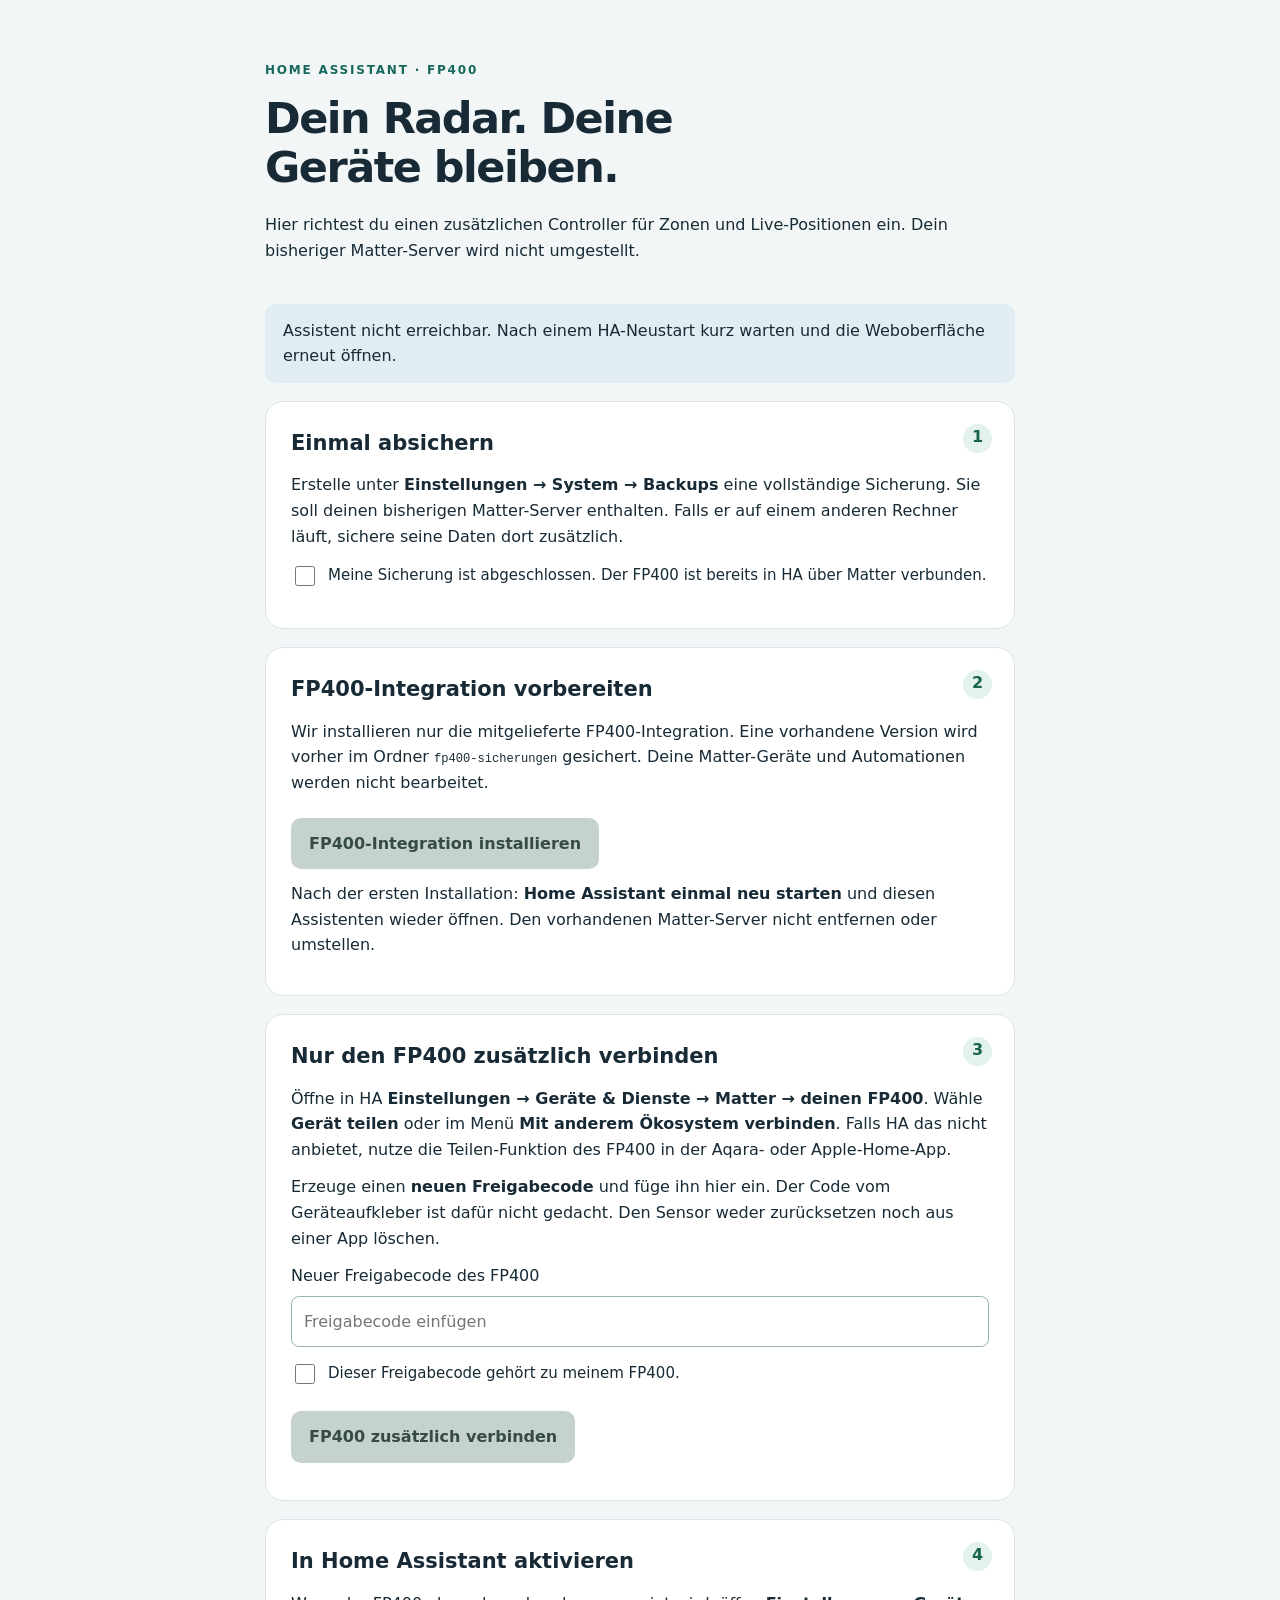
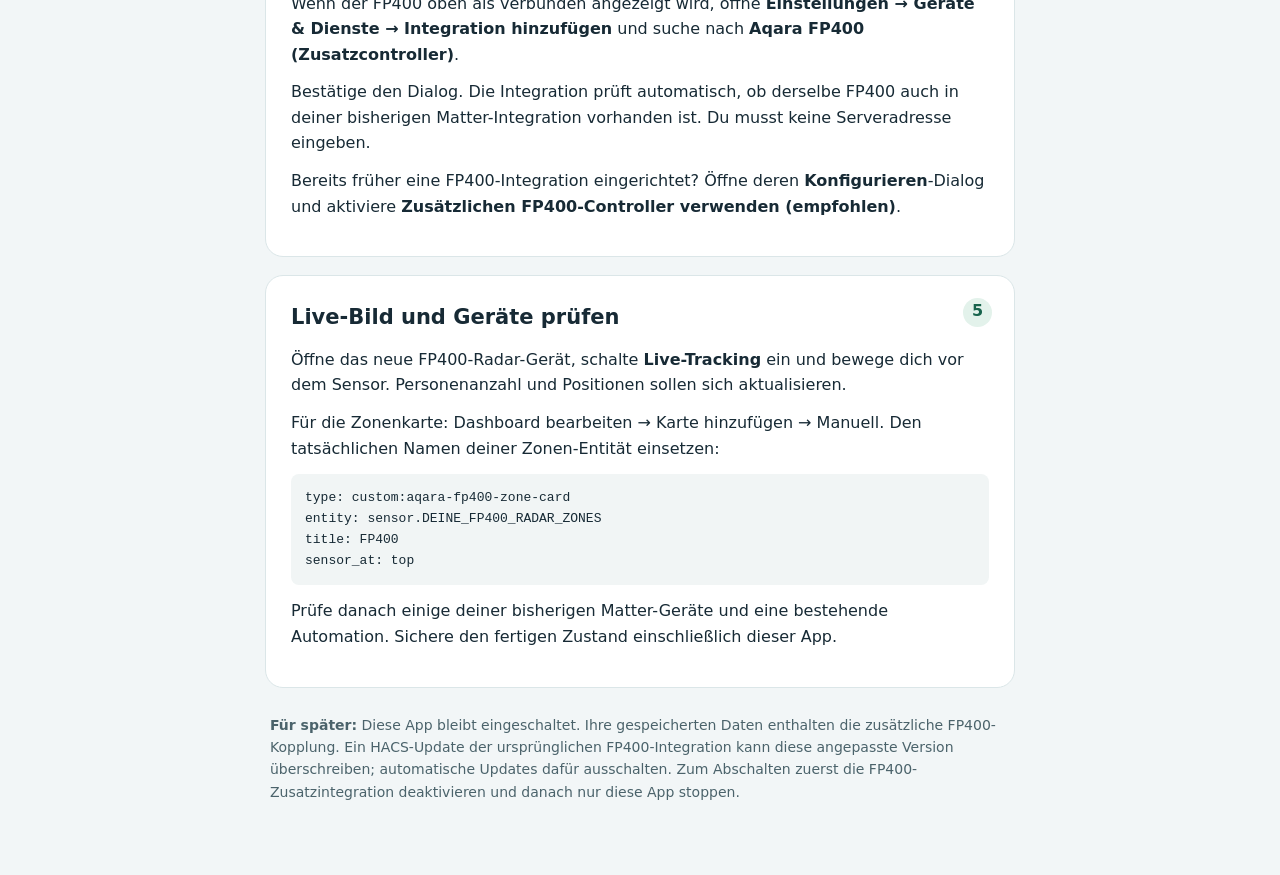
==== fp400_setup/server/public/index.html @ d5c0f11f "Add FP400 controller wizard, HACS integration and tested installation guide Preserve existing Matter" ====
<!doctype html>
<html lang="de"><head><meta charset="utf-8"><meta name="viewport" content="width=device-width,initial-scale=1"><title>FP400 einrichten</title><link rel="stylesheet" href="style.css"><script src="ui.js" defer></script></head>
<body><main>
<header><span class="eyebrow">HOME ASSISTANT · FP400</span><h1>Dein Radar. Deine Geräte bleiben.</h1><p>Hier richtest du einen zusätzlichen Controller für Zonen und Live-Positionen ein. Dein bisheriger Matter-Server wird nicht umgestellt.</p></header>
<div id="connection" role="status">Verbindung zum Zusatzcontroller wird geprüft …</div>
<section id="file-preview" hidden><h2>Das ist die Dateivorschau</h2><p>Diese HTML-Datei ist nicht mit deinem Home Assistant verbunden. Installiere zuerst die App nach der Anleitung im Startpaket und öffne dort <strong>FP400 Einrichtung → Weboberfläche öffnen</strong>.</p><label for="ha-address">Adresse deines Home Assistant</label><input id="ha-address" type="url" placeholder="http://homeassistant.local:8123" autocomplete="url"><p>Auch deine übliche HTTPS- oder Nabu-Casa-Adresse funktioniert. Die Adresse wird nur zum Öffnen deiner HA-App-Seite verwendet.</p><button id="open-ha" type="button">Home Assistant öffnen</button><p id="ha-link-state" role="status"></p></section>
<section><div class="step">1</div><h2>Einmal absichern</h2><p>Erstelle unter <strong>Einstellungen → System → Backups</strong> eine vollständige Sicherung. Sie soll deinen bisherigen Matter-Server enthalten. Falls er auf einem anderen Rechner läuft, sichere seine Daten dort zusätzlich.</p><label class="check"><input id="backup" type="checkbox"> Meine Sicherung ist abgeschlossen. Der FP400 ist bereits in HA über Matter verbunden.</label></section>
<section><div class="step">2</div><h2>FP400-Integration vorbereiten</h2><p>Wir installieren nur die mitgelieferte FP400-Integration. Eine vorhandene Version wird vorher im Ordner <code>fp400-sicherungen</code> gesichert. Deine Matter-Geräte und Automationen werden nicht bearbeitet.</p><button id="install" disabled>FP400-Integration installieren</button><p id="install-state" role="status"></p><p>Nach der ersten Installation: <strong>Home Assistant einmal neu starten</strong> und diesen Assistenten wieder öffnen. Den vorhandenen Matter-Server nicht entfernen oder umstellen.</p></section>
<section><div class="step">3</div><h2>Nur den FP400 zusätzlich verbinden</h2><p>Öffne in HA <strong>Einstellungen → Geräte & Dienste → Matter → deinen FP400</strong>. Wähle <strong>Gerät teilen</strong> oder im Menü <strong>Mit anderem Ökosystem verbinden</strong>. Falls HA das nicht anbietet, nutze die Teilen-Funktion des FP400 in der Aqara- oder Apple-Home-App.</p><p>Erzeuge einen <strong>neuen Freigabecode</strong> und füge ihn hier ein. Der Code vom Geräteaufkleber ist dafür nicht gedacht. Den Sensor weder zurücksetzen noch aus einer App löschen.</p><form id="pair-form"><label for="code">Neuer Freigabecode des FP400</label><input id="code" type="password" autocomplete="off" spellcheck="false" placeholder="Freigabecode einfügen" maxlength="100"><label class="check"><input id="only-fp400" type="checkbox"> Dieser Freigabecode gehört zu meinem FP400.</label><button id="pair" type="submit" disabled>FP400 zusätzlich verbinden</button></form><p id="pair-state" role="status" aria-live="polite"></p></section>
<section><div class="step">4</div><h2>In Home Assistant aktivieren</h2><p>Wenn der FP400 oben als verbunden angezeigt wird, öffne <strong>Einstellungen → Geräte & Dienste → Integration hinzufügen</strong> und suche nach <strong>Aqara FP400 (Zusatzcontroller)</strong>.</p><p>Bestätige den Dialog. Die Integration prüft automatisch, ob derselbe FP400 auch in deiner bisherigen Matter-Integration vorhanden ist. Du musst keine Serveradresse eingeben.</p><p>Bereits früher eine FP400-Integration eingerichtet? Öffne deren <strong>Konfigurieren</strong>-Dialog und aktiviere <strong>Zusätzlichen FP400-Controller verwenden (empfohlen)</strong>.</p></section>
<section><div class="step">5</div><h2>Live-Bild und Geräte prüfen</h2><p>Öffne das neue FP400-Radar-Gerät, schalte <strong>Live-Tracking</strong> ein und bewege dich vor dem Sensor. Personenanzahl und Positionen sollen sich aktualisieren.</p><p>Für die Zonenkarte: Dashboard bearbeiten → Karte hinzufügen → Manuell. Den tatsächlichen Namen deiner Zonen-Entität einsetzen:</p><pre>type: custom:aqara-fp400-zone-card
entity: sensor.DEINE_FP400_RADAR_ZONES
title: FP400
sensor_at: top</pre><p>Prüfe danach einige deiner bisherigen Matter-Geräte und eine bestehende Automation. Sichere den fertigen Zustand einschließlich dieser App.</p></section>
<footer><strong>Für später:</strong> Diese App bleibt eingeschaltet. Ihre gespeicherten Daten enthalten die zusätzliche FP400-Kopplung. Ein HACS-Update der ursprünglichen FP400-Integration kann diese angepasste Version überschreiben; automatische Updates dafür ausschalten. Zum Abschalten zuerst die FP400-Zusatzintegration deaktivieren und danach nur diese App stoppen.</footer>
</main></body></html>
---- fp400_setup/server/public/style.css ----
:root{font-family:system-ui,-apple-system,BlinkMacSystemFont,"Segoe UI",sans-serif;color:#172a35;background:#f2f6f7;line-height:1.6;color-scheme:light}*{box-sizing:border-box}body{margin:0}main{max-width:790px;padding:32px 20px 64px;margin:auto}header{padding:24px 0 28px}.eyebrow{font-size:12px;font-weight:750;letter-spacing:.15em;color:#18695d}h1{font-size:clamp(29px,5vw,43px);line-height:1.15;letter-spacing:-.035em;max-width:570px;margin:12px 0 20px}h2{font-size:21px;margin:0 0 12px;padding-right:30px}p{margin:12px 0}section{position:relative;background:white;border:1px solid #dbe6e8;border-radius:18px;padding:25px;margin:18px 0}.step{position:absolute;right:22px;top:22px;width:29px;height:29px;border-radius:50%;background:#e3f2eb;color:#17634c;text-align:center;font-weight:750}button{background:#156451;color:#fff;border:0;padding:13px 18px;border-radius:10px;font:inherit;font-weight:650;cursor:pointer;margin-top:10px}button:hover{background:#104e40}button:disabled{background:#c5d2ce;color:#354b43;cursor:default}input[type=password],input[type=url]{display:block;width:100%;font:inherit;margin:7px 0 14px;padding:12px;border:1px solid #9cb3b5;border-radius:8px}label{display:block}label.check{display:flex;gap:10px;align-items:flex-start;margin:14px 0;font-size:15px}input[type=checkbox]{width:20px;height:20px;flex-shrink:0;margin-top:3px;accent-color:#156451}:focus-visible{outline:3px solid #156fa7;outline-offset:3px}#connection{padding:14px 18px;border-radius:10px;background:#e1edf2}pre{overflow:auto;font-size:13px;background:#f1f5f5;padding:14px;border-radius:8px}code{font-size:.93em}footer{padding:8px 5px;color:#4b636b;font-size:14px}.error{color:#a33022}.success{color:#146249}@media(max-width:440px){main{padding:12px}section{padding:20px}h2{font-size:19px}}
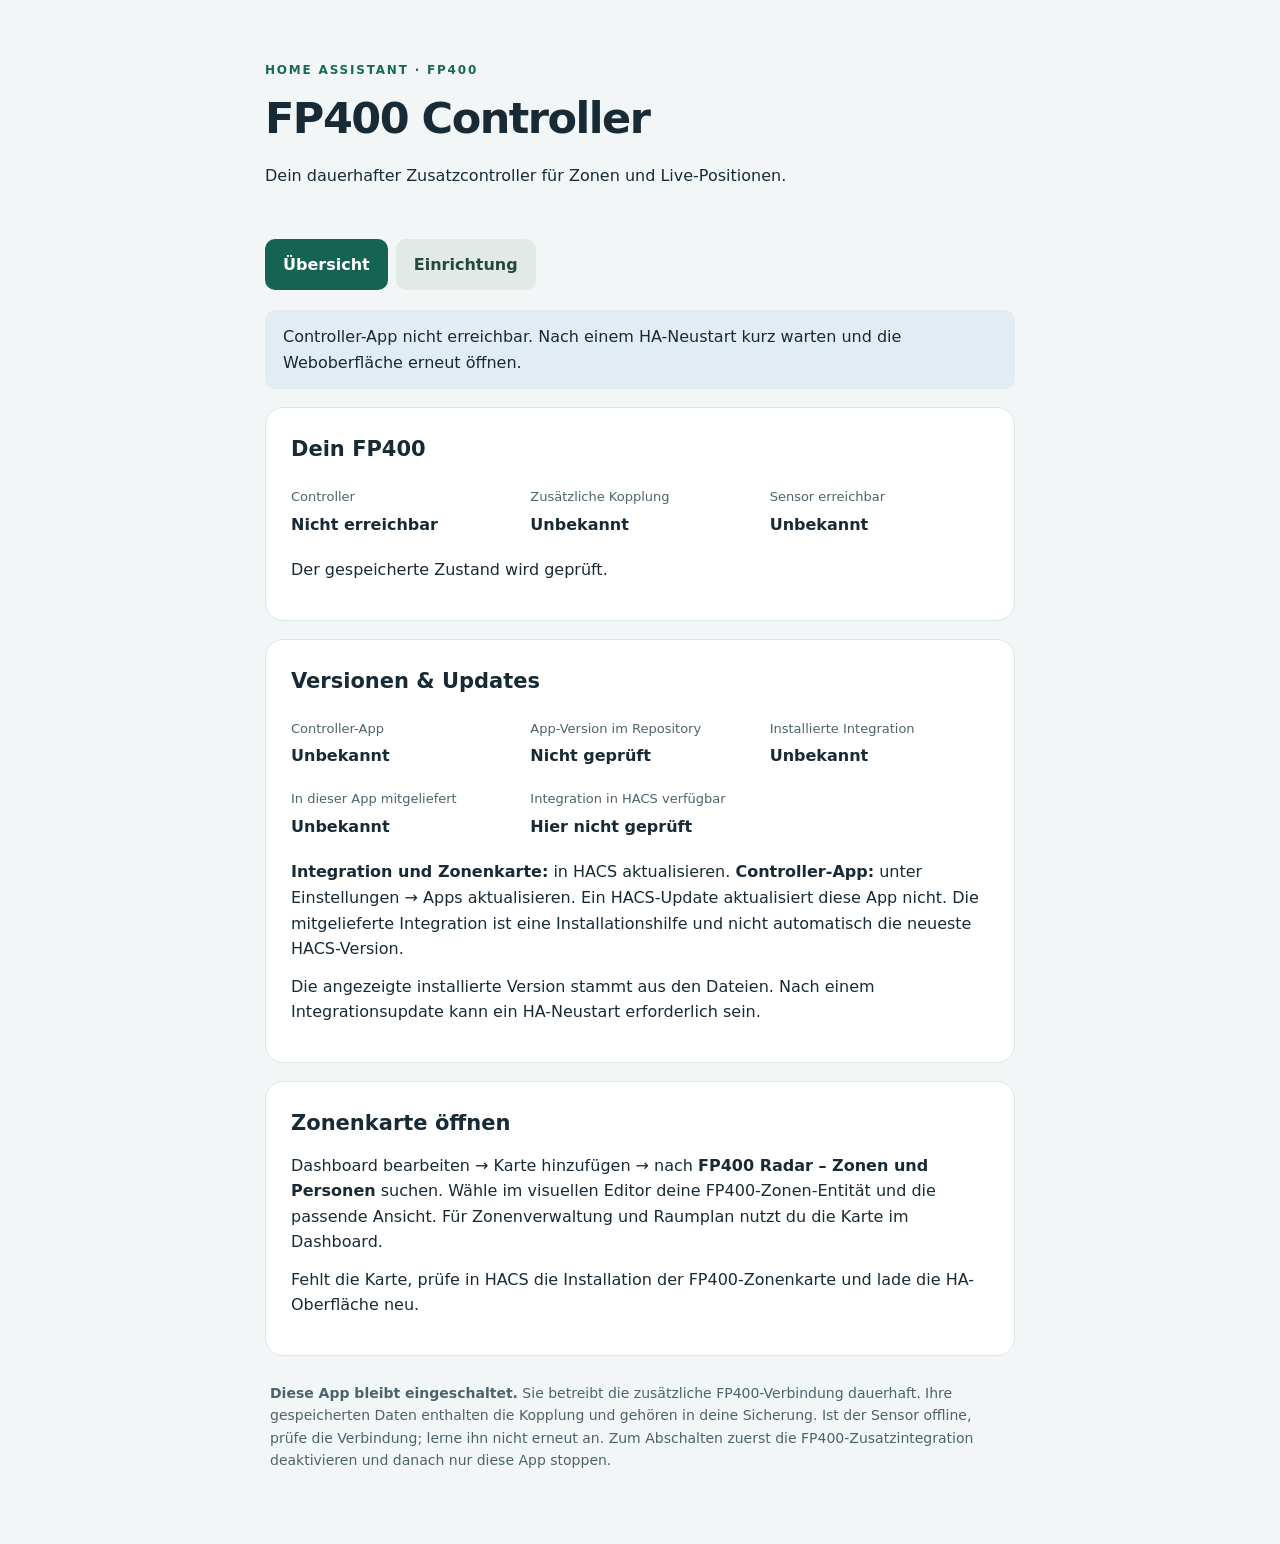
==== commit 6710985a: "Prepare FP400 1.3.0 controller overview, safe zone names and map controls" ====
--- a/fp400_setup/server/public/index.html
+++ b/fp400_setup/server/public/index.html
@@ -1,16 +1,24 @@
 <!doctype html>
-<html lang="de"><head><meta charset="utf-8"><meta name="viewport" content="width=device-width,initial-scale=1"><title>FP400 einrichten</title><link rel="stylesheet" href="style.css"><script src="ui.js" defer></script></head>
+<html lang="de"><head><meta charset="utf-8"><meta name="viewport" content="width=device-width,initial-scale=1"><title>FP400 Controller</title><link rel="stylesheet" href="style.css"><script src="ui.js" defer></script></head>
 <body><main>
-<header><span class="eyebrow">HOME ASSISTANT · FP400</span><h1>Dein Radar. Deine Geräte bleiben.</h1><p>Hier richtest du einen zusätzlichen Controller für Zonen und Live-Positionen ein. Dein bisheriger Matter-Server wird nicht umgestellt.</p></header>
+<header><span class="eyebrow">HOME ASSISTANT · FP400</span><h1>FP400 Controller</h1><p>Dein dauerhafter Zusatzcontroller für Zonen und Live-Positionen.</p></header>
+<nav aria-label="Ansicht"><button id="nav-overview" type="button" aria-current="page">Übersicht</button><button id="nav-setup" type="button">Einrichtung</button></nav>
 <div id="connection" role="status">Verbindung zum Zusatzcontroller wird geprüft …</div>
-<section id="file-preview" hidden><h2>Das ist die Dateivorschau</h2><p>Diese HTML-Datei ist nicht mit deinem Home Assistant verbunden. Installiere zuerst die App nach der Anleitung im Startpaket und öffne dort <strong>FP400 Einrichtung → Weboberfläche öffnen</strong>.</p><label for="ha-address">Adresse deines Home Assistant</label><input id="ha-address" type="url" placeholder="http://homeassistant.local:8123" autocomplete="url"><p>Auch deine übliche HTTPS- oder Nabu-Casa-Adresse funktioniert. Die Adresse wird nur zum Öffnen deiner HA-App-Seite verwendet.</p><button id="open-ha" type="button">Home Assistant öffnen</button><p id="ha-link-state" role="status"></p></section>
+<section id="file-preview" hidden><h2>Das ist die Dateivorschau</h2><p>Diese HTML-Datei ist nicht mit deinem Home Assistant verbunden. Installiere zuerst die App nach der Anleitung im Startpaket und öffne dort <strong>FP400 Controller → Weboberfläche öffnen</strong>.</p><label for="ha-address">Adresse deines Home Assistant</label><input id="ha-address" type="url" placeholder="http://homeassistant.local:8123" autocomplete="url"><p>Auch deine übliche HTTPS- oder Nabu-Casa-Adresse funktioniert. Die Adresse wird nur zum Öffnen deiner HA-App-Seite verwendet.</p><button id="open-ha" type="button">Home Assistant öffnen</button><p id="ha-link-state" role="status"></p></section>
+<div id="overview-view">
+<section><h2>Dein FP400</h2><dl class="status-grid"><div><dt>Controller</dt><dd id="controller-state">Wird geprüft …</dd></div><div><dt>Zusätzliche Kopplung</dt><dd id="saved-state">Unbekannt</dd></div><div><dt>Sensor erreichbar</dt><dd id="sensor-state">Unbekannt</dd></div></dl><p id="overview-help" role="status">Der gespeicherte Zustand wird geprüft.</p></section>
+<section><h2>Versionen & Updates</h2><dl class="status-grid"><div><dt>Controller-App</dt><dd id="app-version">Unbekannt</dd></div><div><dt>App-Version im Repository</dt><dd id="app-update">Nicht geprüft</dd></div><div><dt>Installierte Integration</dt><dd id="integration-version">Unbekannt</dd></div><div><dt>In dieser App mitgeliefert</dt><dd id="bundled-version">Unbekannt</dd></div><div><dt>Integration in HACS verfügbar</dt><dd id="integration-update">Hier nicht geprüft</dd></div></dl><p id="version-state"></p><p><strong>Integration und Zonenkarte:</strong> in HACS aktualisieren. <strong>Controller-App:</strong> unter Einstellungen → Apps aktualisieren. Ein HACS-Update aktualisiert diese App nicht. Die mitgelieferte Integration ist eine Installationshilfe und nicht automatisch die neueste HACS-Version.</p><p>Die angezeigte installierte Version stammt aus den Dateien. Nach einem Integrationsupdate kann ein HA-Neustart erforderlich sein.</p></section>
+<section><h2>Zonenkarte öffnen</h2><p>Dashboard bearbeiten → Karte hinzufügen → nach <strong>FP400 Radar – Zonen und Personen</strong> suchen. Wähle im visuellen Editor deine FP400-Zonen-Entität und die passende Ansicht. Für Zonenverwaltung und Raumplan nutzt du die Karte im Dashboard.</p><p>Fehlt die Karte, prüfe in HACS die Installation der FP400-Zonenkarte und lade die HA-Oberfläche neu.</p></section>
+</div>
+<div id="setup-view" hidden>
 <section><div class="step">1</div><h2>Einmal absichern</h2><p>Erstelle unter <strong>Einstellungen → System → Backups</strong> eine vollständige Sicherung. Sie soll deinen bisherigen Matter-Server enthalten. Falls er auf einem anderen Rechner läuft, sichere seine Daten dort zusätzlich.</p><label class="check"><input id="backup" type="checkbox"> Meine Sicherung ist abgeschlossen. Der FP400 ist bereits in HA über Matter verbunden.</label></section>
-<section><div class="step">2</div><h2>FP400-Integration vorbereiten</h2><p>Wir installieren nur die mitgelieferte FP400-Integration. Eine vorhandene Version wird vorher im Ordner <code>fp400-sicherungen</code> gesichert. Deine Matter-Geräte und Automationen werden nicht bearbeitet.</p><button id="install" disabled>FP400-Integration installieren</button><p id="install-state" role="status"></p><p>Nach der ersten Installation: <strong>Home Assistant einmal neu starten</strong> und diesen Assistenten wieder öffnen. Den vorhandenen Matter-Server nicht entfernen oder umstellen.</p></section>
+<section><div class="step">2</div><h2>FP400-Integration vorbereiten</h2><p>Installiere die Integration bevorzugt über HACS. Alternativ kannst du hier ausdrücklich die mitgelieferte Version installieren. Eine ältere vorhandene Version wird vorher im Ordner <code>fp400-sicherungen</code> gesichert. Neuere Versionen werden nicht ersetzt. Deine Matter-Geräte und Automationen werden nicht bearbeitet.</p><button id="install" disabled>Mitgelieferte Integration installieren</button><p id="install-state" role="status"></p><p>Nach der ersten Installation: <strong>Home Assistant einmal neu starten</strong> und diese App wieder öffnen. Den vorhandenen Matter-Server nicht entfernen oder umstellen.</p></section>
 <section><div class="step">3</div><h2>Nur den FP400 zusätzlich verbinden</h2><p>Öffne in HA <strong>Einstellungen → Geräte & Dienste → Matter → deinen FP400</strong>. Wähle <strong>Gerät teilen</strong> oder im Menü <strong>Mit anderem Ökosystem verbinden</strong>. Falls HA das nicht anbietet, nutze die Teilen-Funktion des FP400 in der Aqara- oder Apple-Home-App.</p><p>Erzeuge einen <strong>neuen Freigabecode</strong> und füge ihn hier ein. Der Code vom Geräteaufkleber ist dafür nicht gedacht. Den Sensor weder zurücksetzen noch aus einer App löschen.</p><form id="pair-form"><label for="code">Neuer Freigabecode des FP400</label><input id="code" type="password" autocomplete="off" spellcheck="false" placeholder="Freigabecode einfügen" maxlength="100"><label class="check"><input id="only-fp400" type="checkbox"> Dieser Freigabecode gehört zu meinem FP400.</label><button id="pair" type="submit" disabled>FP400 zusätzlich verbinden</button></form><p id="pair-state" role="status" aria-live="polite"></p></section>
 <section><div class="step">4</div><h2>In Home Assistant aktivieren</h2><p>Wenn der FP400 oben als verbunden angezeigt wird, öffne <strong>Einstellungen → Geräte & Dienste → Integration hinzufügen</strong> und suche nach <strong>Aqara FP400 (Zusatzcontroller)</strong>.</p><p>Bestätige den Dialog. Die Integration prüft automatisch, ob derselbe FP400 auch in deiner bisherigen Matter-Integration vorhanden ist. Du musst keine Serveradresse eingeben.</p><p>Bereits früher eine FP400-Integration eingerichtet? Öffne deren <strong>Konfigurieren</strong>-Dialog und aktiviere <strong>Zusätzlichen FP400-Controller verwenden (empfohlen)</strong>.</p></section>
-<section><div class="step">5</div><h2>Live-Bild und Geräte prüfen</h2><p>Öffne das neue FP400-Radar-Gerät, schalte <strong>Live-Tracking</strong> ein und bewege dich vor dem Sensor. Personenanzahl und Positionen sollen sich aktualisieren.</p><p>Für die Zonenkarte: Dashboard bearbeiten → Karte hinzufügen → Manuell. Den tatsächlichen Namen deiner Zonen-Entität einsetzen:</p><pre>type: custom:aqara-fp400-zone-card
+<section><div class="step">5</div><h2>Live-Bild und Geräte prüfen</h2><p>Öffne das neue FP400-Radar-Gerät, schalte <strong>Live-Tracking</strong> ein und bewege dich vor dem Sensor. Personenanzahl und Positionen sollen sich aktualisieren.</p><p>Für die Zonenkarte: Dashboard bearbeiten → Karte hinzufügen → <strong>FP400 Radar – Zonen und Personen</strong>. Wähle deine Zonen-Entität und die Ansicht im visuellen Editor.</p><details><summary>Alternativ: manuelle Kartenkonfiguration</summary><p>Den tatsächlichen Namen deiner Zonen-Entität einsetzen:</p><pre>type: custom:aqara-fp400-zone-card
 entity: sensor.DEINE_FP400_RADAR_ZONES
 title: FP400
-sensor_at: top</pre><p>Prüfe danach einige deiner bisherigen Matter-Geräte und eine bestehende Automation. Sichere den fertigen Zustand einschließlich dieser App.</p></section>
-<footer><strong>Für später:</strong> Diese App bleibt eingeschaltet. Ihre gespeicherten Daten enthalten die zusätzliche FP400-Kopplung. Ein HACS-Update der ursprünglichen FP400-Integration kann diese angepasste Version überschreiben; automatische Updates dafür ausschalten. Zum Abschalten zuerst die FP400-Zusatzintegration deaktivieren und danach nur diese App stoppen.</footer>
+sensor_at: top</pre></details><p>Prüfe danach einige deiner bisherigen Matter-Geräte und eine bestehende Automation. Sichere den fertigen Zustand einschließlich dieser App.</p></section>
+</div>
+<footer><strong>Diese App bleibt eingeschaltet.</strong> Sie betreibt die zusätzliche FP400-Verbindung dauerhaft. Ihre gespeicherten Daten enthalten die Kopplung und gehören in deine Sicherung. Ist der Sensor offline, prüfe die Verbindung; lerne ihn nicht erneut an. Zum Abschalten zuerst die FP400-Zusatzintegration deaktivieren und danach nur diese App stoppen.</footer>
 </main></body></html>
--- a/fp400_setup/server/public/style.css
+++ b/fp400_setup/server/public/style.css
@@ -1 +1,2 @@
 :root{font-family:system-ui,-apple-system,BlinkMacSystemFont,"Segoe UI",sans-serif;color:#172a35;background:#f2f6f7;line-height:1.6;color-scheme:light}*{box-sizing:border-box}body{margin:0}main{max-width:790px;padding:32px 20px 64px;margin:auto}header{padding:24px 0 28px}.eyebrow{font-size:12px;font-weight:750;letter-spacing:.15em;color:#18695d}h1{font-size:clamp(29px,5vw,43px);line-height:1.15;letter-spacing:-.035em;max-width:570px;margin:12px 0 20px}h2{font-size:21px;margin:0 0 12px;padding-right:30px}p{margin:12px 0}section{position:relative;background:white;border:1px solid #dbe6e8;border-radius:18px;padding:25px;margin:18px 0}.step{position:absolute;right:22px;top:22px;width:29px;height:29px;border-radius:50%;background:#e3f2eb;color:#17634c;text-align:center;font-weight:750}button{background:#156451;color:#fff;border:0;padding:13px 18px;border-radius:10px;font:inherit;font-weight:650;cursor:pointer;margin-top:10px}button:hover{background:#104e40}button:disabled{background:#c5d2ce;color:#354b43;cursor:default}input[type=password],input[type=url]{display:block;width:100%;font:inherit;margin:7px 0 14px;padding:12px;border:1px solid #9cb3b5;border-radius:8px}label{display:block}label.check{display:flex;gap:10px;align-items:flex-start;margin:14px 0;font-size:15px}input[type=checkbox]{width:20px;height:20px;flex-shrink:0;margin-top:3px;accent-color:#156451}:focus-visible{outline:3px solid #156fa7;outline-offset:3px}#connection{padding:14px 18px;border-radius:10px;background:#e1edf2}pre{overflow:auto;font-size:13px;background:#f1f5f5;padding:14px;border-radius:8px}code{font-size:.93em}footer{padding:8px 5px;color:#4b636b;font-size:14px}.error{color:#a33022}.success{color:#146249}@media(max-width:440px){main{padding:12px}section{padding:20px}h2{font-size:19px}}
+[hidden]{display:none!important}nav{display:flex;gap:8px;margin-bottom:20px}nav button{background:#e1eae7;color:#25483c}nav button[aria-current=page]{background:#156451;color:white}nav button:hover{background:#c5dcd2}.status-grid{display:grid;grid-template-columns:repeat(auto-fit,minmax(210px,1fr));gap:20px;margin:20px 0}.status-grid dt{font-size:13px;color:#4b636b}.status-grid dd{margin:4px 0 0;font-weight:650;overflow-wrap:anywhere}summary{cursor:pointer;font-weight:600}
